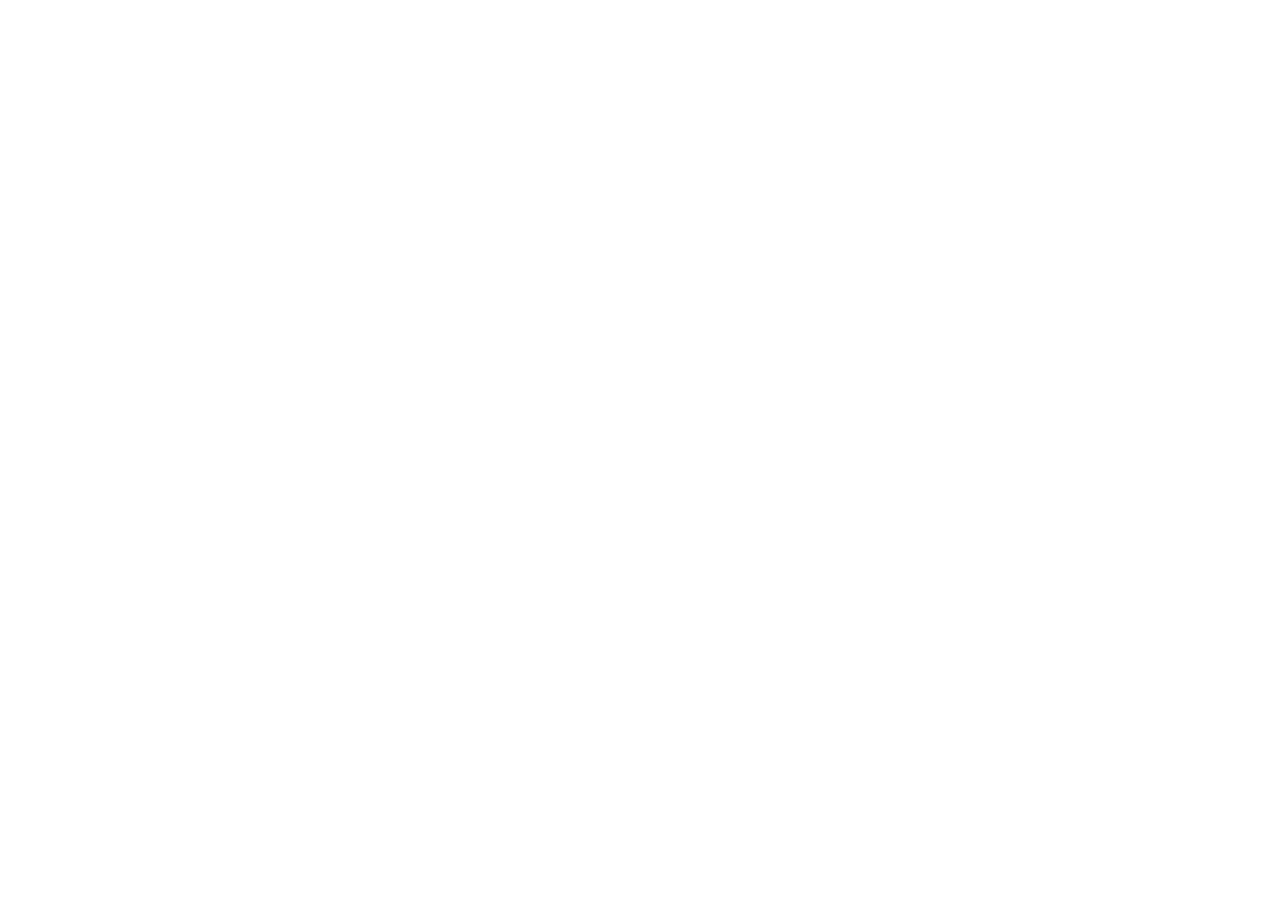
==== Coly-Mada-AfriTalent/about.html @ 450f51b8 "Init :création du depôt,arborescence des fichiers et structure HTMLde base" ====
<!DOCTYPE html>
<html lang="en">
<head>
    <meta charset="UTF-8">
    <meta name="viewport" content="width=device-width, initial-scale=1.0">
    <title>AfriTalent - Accueil</title>

    <!-- Bootstrap 5 via CDN : feuille de style -->
     <link href="https://cdn.jsdelivr.net/npm/bootstrap@5.3.0/dist/css/bootstrap.min.css" rel="stylesheet" >

     <!-- Votre feuille de style personnelle -->
      <link rel="stylesheet" href="css/style.css">
</head>
<body>

    <!-- Le contenu de la page sera ajoute ici -->

    <!-- Bootstrap 5 via CDN : csript JavaScript -->
     <script src="https://cdn.jsdelivr.net/npm/bootstrap@5.3.0/dist/js/bootstrap.bundle.min.js"></script>

     <!-- Votre script JavaScript -->
      <script src="js/main.js"></script>
    
</body>
</html>
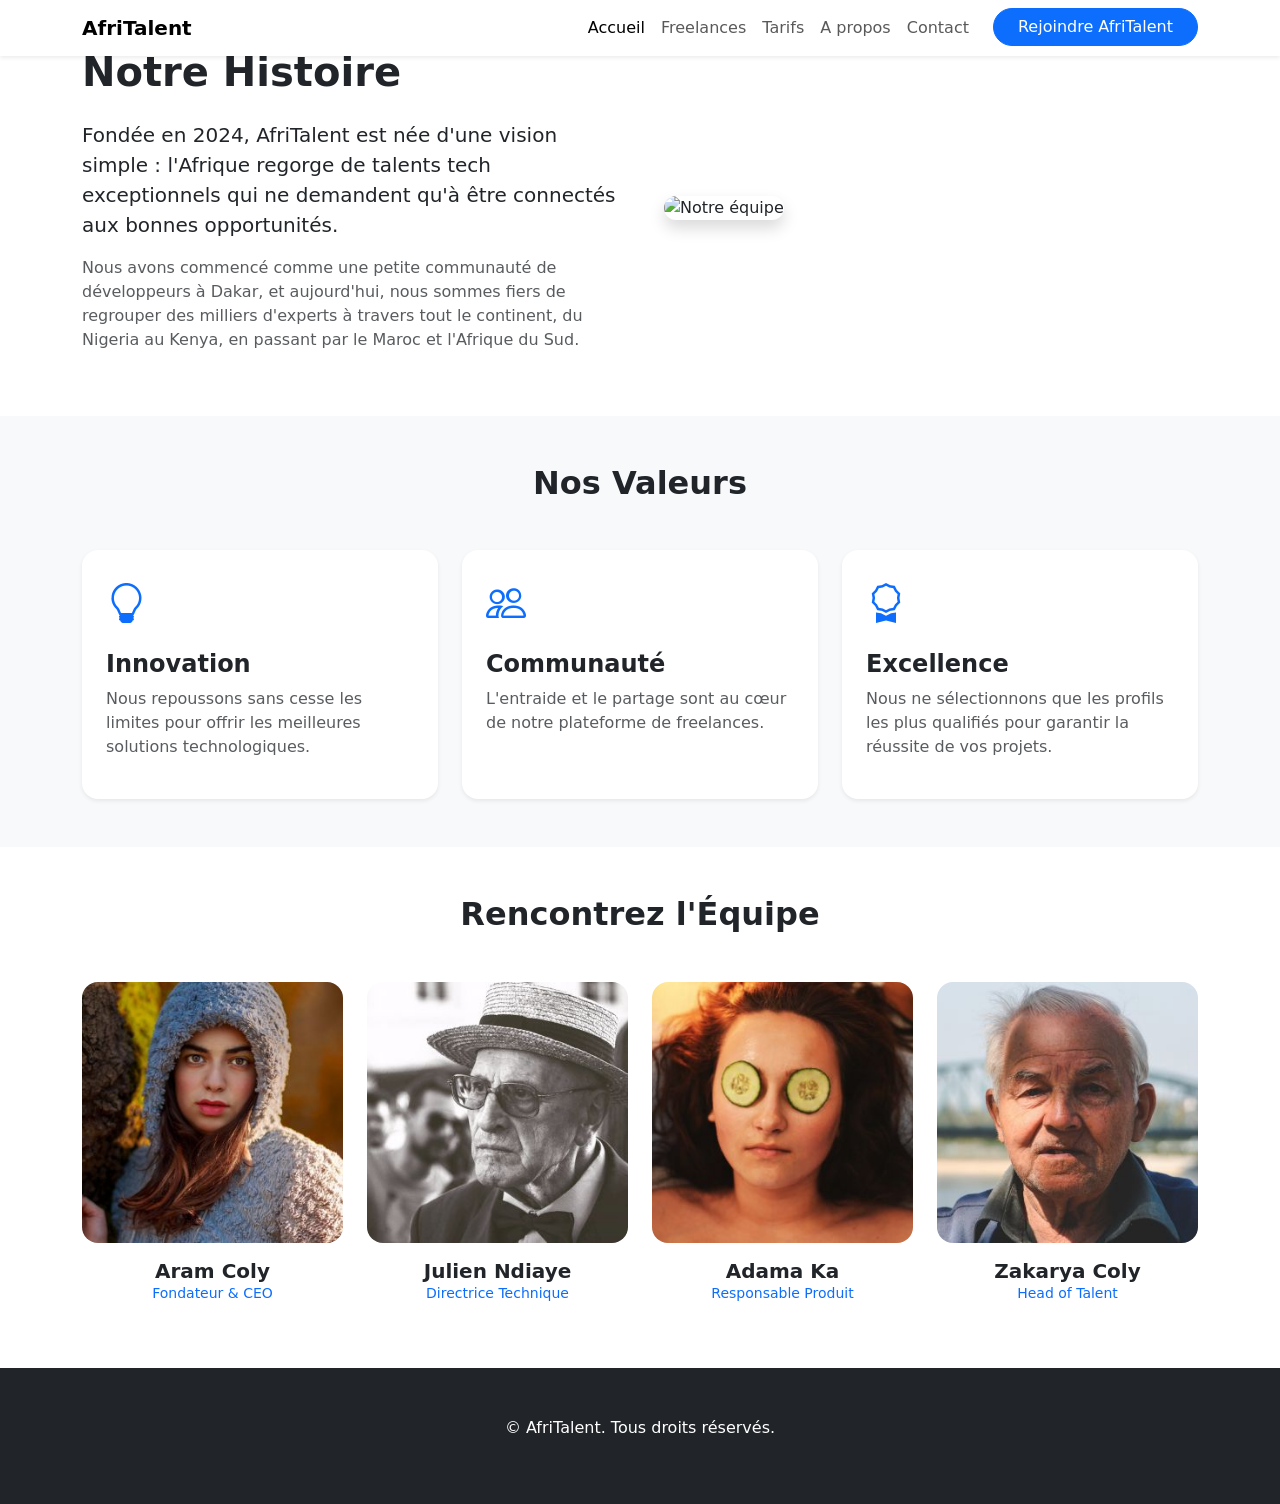
==== commit a9b51668: "structure complète des 5 pages avec sections et contenu texte" ====
--- a/Coly-Mada-AfriTalent/about.html
+++ b/Coly-Mada-AfriTalent/about.html
@@ -3,17 +3,134 @@
 <head>
     <meta charset="UTF-8">
     <meta name="viewport" content="width=device-width, initial-scale=1.0">
-    <title>AfriTalent - Accueil</title>
+    <title>AfriTalent - A propos</title>
 
     <!-- Bootstrap 5 via CDN : feuille de style -->
      <link href="https://cdn.jsdelivr.net/npm/bootstrap@5.3.0/dist/css/bootstrap.min.css" rel="stylesheet" >
-
+    <!-- Bootstrap Icons -->
+     <link rel="stylesheet" href="https://cdn.jsdelivr.net/npm/bootstrap-icons@1.11.0/font/bootstrap-icons.css">
      <!-- Votre feuille de style personnelle -->
       <link rel="stylesheet" href="css/style.css">
 </head>
 <body>
 
     <!-- Le contenu de la page sera ajoute ici -->
+     <nav class="navbar navbar-expand-lg navbar-light bg-white fixed-top shadow-sm">
+        <div class="container">
+            <a class = "navbar-brand fw-bold" href="index.html">AfriTalent</a>
+              <button class="navbar-toggler" type="button"
+                     data-bs-toggle="collapse"
+                     data-bs-target="#navbarNav">
+                <span class="navbar-toggler-icon"></span>     
+
+            </button>
+            
+            <div class="collapse navbar-collapse" id="navbarNav">
+                <ul class="navbar-nav ms-auto">
+                    <li class="nav-items"><a class="nav-link active" href="index.html">Accueil</a></li>
+                    <li class="nav-item"><a class="nav-link" href="freelances.html">Freelances</a></li>
+                    <li class="nav-item"><a class="nav-link" href="tarifs.html">Tarifs</a></li>
+                    <li class="nav-item"><a class="nav-link" href="about.html">A propos</a></li>
+                    <li class="nav-item"><a class="nav-link" href="contact.html">Contact</a></li>
+                    <li class="nav-item ms-lg-3"><a  class="btn btn-primary rounded-pill px-4" href="#">Rejoindre AfriTalent</a></li>
+                </ul>
+               
+            </div>
+        </div>
+        
+     </nav>
+         <main>
+        <!-- Notre Histoire -->
+        <section class="py-5">
+            <div class="container">
+                <div class="row align-items-center g-5">
+                    <div class="col-lg-6">
+                        <h1 class="fw-bold mb-4">Notre Histoire</h1>
+                        <p class="lead">Fondée en 2024, AfriTalent est née d'une vision simple : l'Afrique regorge de talents tech exceptionnels qui ne demandent qu'à être connectés aux bonnes opportunités.</p>
+                        <p class="text-muted">Nous avons commencé comme une petite communauté de développeurs à Dakar, et aujourd'hui, nous sommes fiers de regrouper des milliers d'experts à travers tout le continent, du Nigeria au Kenya, en passant par le Maroc et l'Afrique du Sud.</p>
+                    </div>
+                    <div class="col-lg-6">
+                        <img src="https://images.unsplash.com/photo-1552664730-d307ca884978?auto=format&fit=crop&w=800&q=80" alt="Notre équipe" class="img-fluid rounded-4 shadow">
+                    </div>
+                </div>
+            </div>
+        </section>
+
+        <!-- Nos Valeurs -->
+        <section class="py-5 bg-light">
+            <div class="container">
+                <h2 class="text-center fw-bold mb-5">Nos Valeurs</h2>
+                <div class="row g-4">
+                    <div class="col-md-4">
+                        <div class="card border-0 p-4 h-100 rounded-4 shadow-sm">
+                            <div class="fs-1 text-primary mb-3"><i class="bi bi-lightbulb"></i></div>
+                            <h4 class="fw-bold">Innovation</h4>
+                            <p class="text-muted">Nous repoussons sans cesse les limites pour offrir les meilleures solutions technologiques.</p>
+                        </div>
+                    </div>
+                    <div class="col-md-4">
+                        <div class="card border-0 p-4 h-100 rounded-4 shadow-sm">
+                            <div class="fs-1 text-primary mb-3"><i class="bi bi-people"></i></div>
+                            <h4 class="fw-bold">Communauté</h4>
+                            <p class="text-muted">L'entraide et le partage sont au cœur de notre plateforme de freelances.</p>
+                        </div>
+                    </div>
+                    <div class="col-md-4">
+                        <div class="card border-0 p-4 h-100 rounded-4 shadow-sm">
+                            <div class="fs-1 text-primary mb-3"><i class="bi bi-award"></i></div>
+                            <h4 class="fw-bold">Excellence</h4>
+                            <p class="text-muted">Nous ne sélectionnons que les profils les plus qualifiés pour garantir la réussite de vos projets.</p>
+                        </div>
+                    </div>
+                </div>
+            </div>
+        </section>
+
+        <!-- L'Équipe -->
+        <section class="py-5">
+            <div class="container">
+                <h2 class="text-center fw-bold mb-5">Rencontrez l'Équipe</h2>
+                <div class="row g-4">
+                    <div class="col-md-3">
+                        <div class="card border-0 text-center">
+                            <img src="images/Equipier1.jpg" class="card-img-top rounded-4 mb-3" alt="Team">
+                            <h5 class="fw-bold mb-0">Aram Coly</h5>
+                            <p class="text-primary small">Fondateur & CEO</p>
+                        </div>
+                    </div>
+                    <div class="col-md-3">
+                        <div class="card border-0 text-center">
+                            <img src="images/Equipier2.jpg" class="card-img-top rounded-4 mb-3" alt="Team">
+                            <h5 class="fw-bold mb-0">Julien Ndiaye</h5>
+                            <p class="text-primary small">Directrice Technique</p>
+                        </div>
+                    </div>
+                    <div class="col-md-3">
+                        <div class="card border-0 text-center">
+                            <img src="images/Equipier3.jpg" class="card-img-top rounded-4 mb-3" alt="Team">
+                            <h5 class="fw-bold mb-0">Adama Ka</h5>
+                            <p class="text-primary small">Responsable Produit</p>
+                        </div>
+                    </div>
+                    <div class="col-md-3">
+                        <div class="card border-0 text-center">
+                            <img src="images/Equipier4.jpg" class="card-img-top rounded-4 mb-3" alt="Team">
+                            <h5 class="fw-bold mb-0">Zakarya Coly</h5>
+                            <p class="text-primary small">Head of Talent</p>
+                        </div>
+                    </div>
+                </div>
+            </div>
+        </section>
+    </main>
+
+    <!-- Footer -->
+    <footer class="bg-dark text-white py-5">
+        <div class="container text-center">
+            <p>&copy; <span id="current-year"></span> AfriTalent. Tous droits réservés.</p>
+        </div>
+    </footer>
+
 
     <!-- Bootstrap 5 via CDN : csript JavaScript -->
      <script src="https://cdn.jsdelivr.net/npm/bootstrap@5.3.0/dist/js/bootstrap.bundle.min.js"></script>
--- a/Coly-Mada-AfriTalent/css/style.css
+++ b/Coly-Mada-AfriTalent/css/style.css
@@ -0,0 +1,35 @@
+/* .fixed-top{
+    transition: background-color 0.4s ease;
+}
+
+.fixed-top.scrolled { */
+    /* background-color: rgba(254, 254, 254, 0.63); /*pour fond semi-trasparant*/
+    /* box-shadow: 0 4px 8px rgba(70, 68, 68, 0.479);
+}  */ */
+
+/* .how-it-works{
+    padding: 80px 0;
+    background: #f9fafb;
+}
+.section-title{
+    text-align: center;
+    font-size: 2rem;
+    margin-bottom: 50px;
+    font-weight: bold;
+}
+/* POUR LES GRIDS */
+/* .bento-grid{
+    display: grid;
+    grid-template-columns: repeat(3, fr);
+    grid-auto-rows: 180px;
+    gap: 20px;
+} */
+/* POUR LES CARTES */
+/* .card{
+    background: #fff;
+    padding: 20px;
+    border-radius: 15px;
+    box-shadow: 0 10px 25px rgba(0, 0, 0, 0.5);
+    position: relative;
+    transition: transform 0.3s ease, box-shadow 0.3s ease;
+} */ 
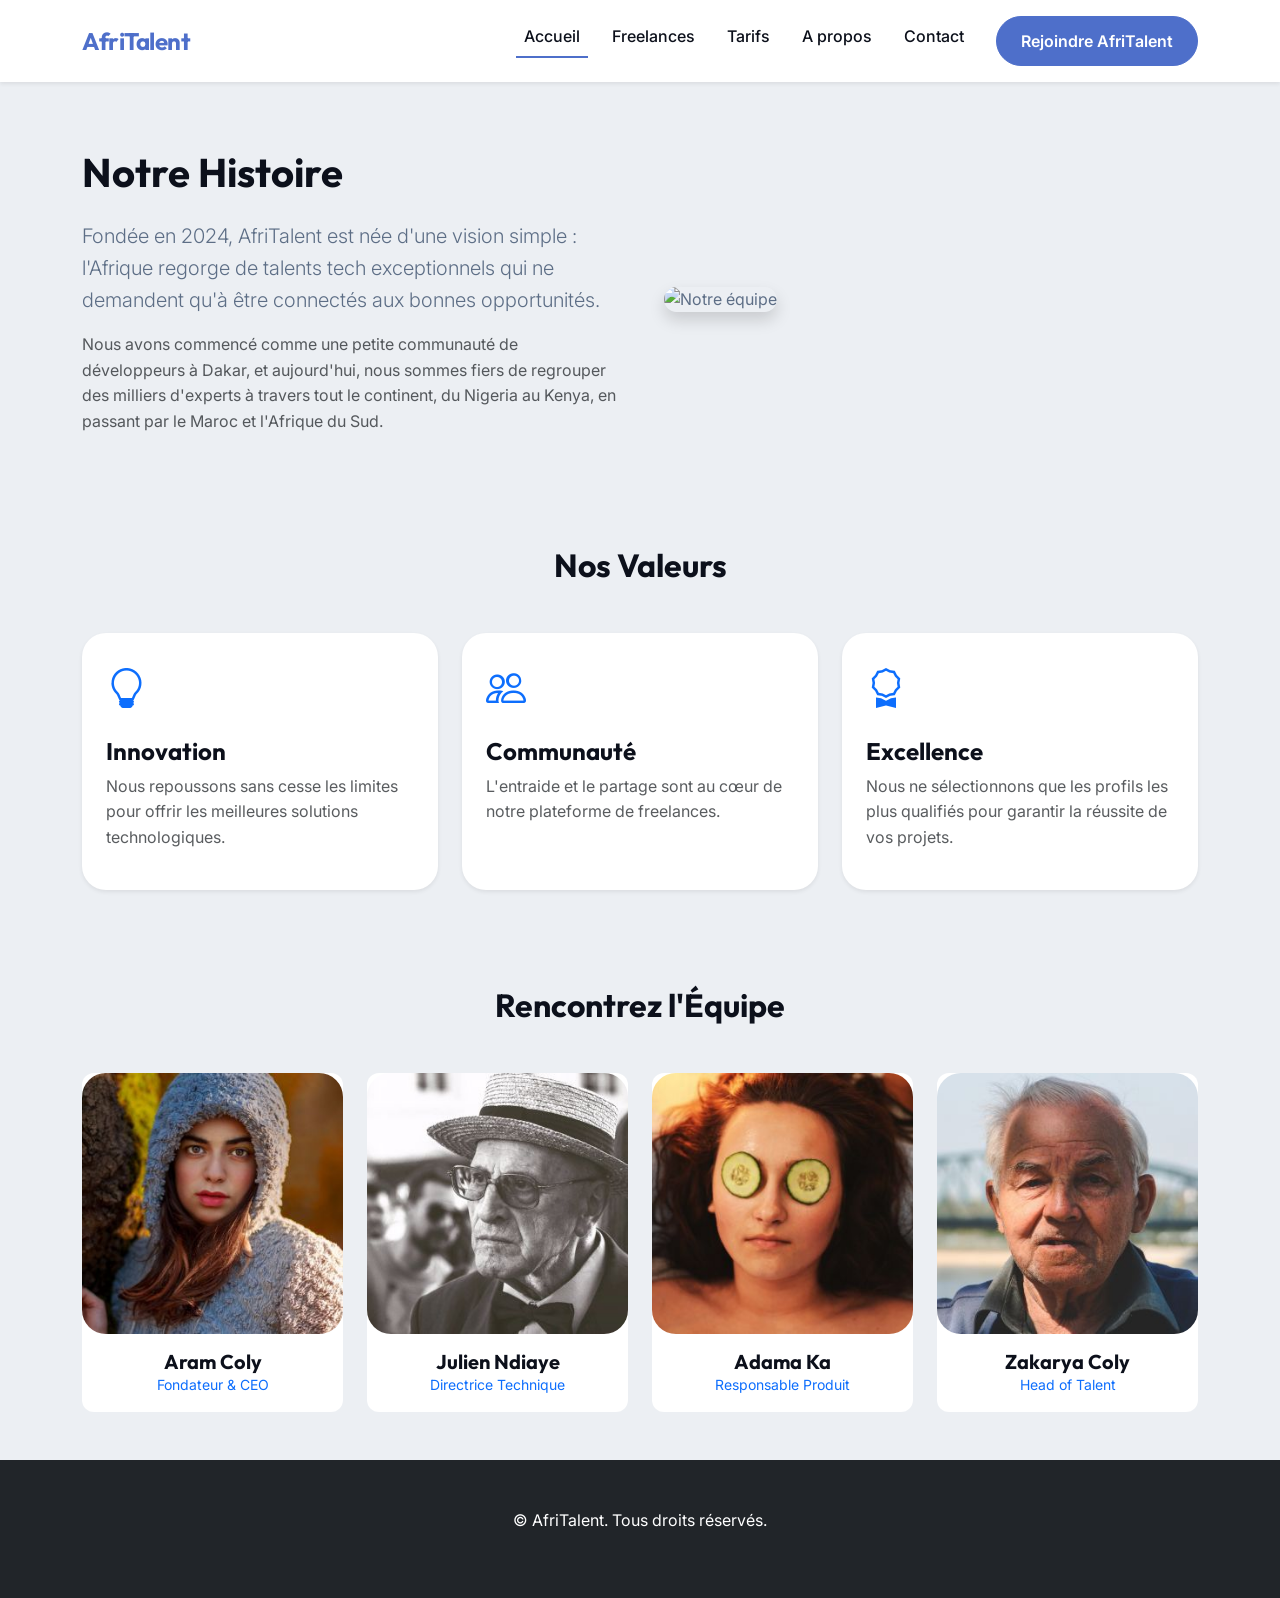
==== commit 63b7841f: "CSS : variablestypographie, layout générl et style de base" ====
--- a/Coly-Mada-AfriTalent/about.html
+++ b/Coly-Mada-AfriTalent/about.html
@@ -9,6 +9,7 @@
      <link href="https://cdn.jsdelivr.net/npm/bootstrap@5.3.0/dist/css/bootstrap.min.css" rel="stylesheet" >
     <!-- Bootstrap Icons -->
      <link rel="stylesheet" href="https://cdn.jsdelivr.net/npm/bootstrap-icons@1.11.0/font/bootstrap-icons.css">
+     <link href="https://fonts.googleapis.com/css2?family=Inter:wght@400;700&family=Outfit:wght@500;800&display=swap" rel="stylesheet">
      <!-- Votre feuille de style personnelle -->
       <link rel="stylesheet" href="css/style.css">
 </head>
--- a/Coly-Mada-AfriTalent/css/style.css
+++ b/Coly-Mada-AfriTalent/css/style.css
@@ -1,35 +1,137 @@
-/* .fixed-top{
-    transition: background-color 0.4s ease;
+/* VARIABLES CSS  */
+:root {
+    /* Couleurs */
+    --primary-color: #4e6fca;       
+    --primary-hover: #142c5e;
+    --secondary-color: #0c101b;     
+    --accent-color: #f59e0b;        
+    --text-main: #5d6e86;           
+    --text-muted: #1c4b8d;
+    --bg-light: #eceff3;
+    --white: #ffffff;
+    
+    /* Typographie */
+    --font-main: 'Inter', sans-serif;
+    --font-heading: 'Outfit', sans-serif; 
+    
+    /* Espacements et Bordures */
+    --section-padding: 5rem 0;
+    --border-radius-lg: 1.5rem;
+    --border-radius-md: 0.75rem;
+    --transition-smooth: all 0.3s ease;
+    --shadow-sm: 0 4px 6px -1px rgba(0, 0, 0, 0.1);
+    --shadow-md: 0 10px 15px -3px rgba(0, 0, 0, 0.1);
 }
 
-.fixed-top.scrolled { */
-    /* background-color: rgba(254, 254, 254, 0.63); /*pour fond semi-trasparant*/
-    /* box-shadow: 0 4px 8px rgba(70, 68, 68, 0.479);
-}  */ */
+/* RESET ET STYLES DE BASE */
+* {
+    margin: 0;
+    padding: 0;
+    box-sizing: border-box;
+}
 
-/* .how-it-works{
-    padding: 80px 0;
-    background: #f9fafb;
+body {
+    font-family: var(--font-main);
+    color: var(--text-main);
+    background-color: var(--bg-light);
+    line-height: 1.6;
+    overflow-x: hidden;
 }
-.section-title{
-    text-align: center;
-    font-size: 2rem;
-    margin-bottom: 50px;
-    font-weight: bold;
+
+h1, h2, h3, h4, h5, h6 {
+    font-family: var(--font-heading);
+    color: var(--secondary-color);
+    font-weight: 800;
 }
-/* POUR LES GRIDS */
-/* .bento-grid{
-    display: grid;
-    grid-template-columns: repeat(3, fr);
-    grid-auto-rows: 180px;
-    gap: 20px;
-} */
-/* POUR LES CARTES */
-/* .card{
-    background: #fff;
-    padding: 20px;
-    border-radius: 15px;
-    box-shadow: 0 10px 25px rgba(0, 0, 0, 0.5);
+
+a {
+    transition: var(--transition-smooth);
+    text-decoration: none;
+}
+
+/* NAVBAR STYLISÉE */
+.navbar {
+    transition: var(--transition-smooth);
+    padding: 1rem 0;
+}
+
+.navbar-brand {
+    font-family: var(--font-heading);
+    font-weight: 800;
+    font-size: 1.5rem;
+    color: var(--primary-color) !important;
+    letter-spacing: -0.5px;
+}
+
+.nav-link {
+    font-weight: 500;
+    color: var(--secondary-color) !important;
+    margin: 0 0.5rem;
     position: relative;
-    transition: transform 0.3s ease, box-shadow 0.3s ease;
-} */ +}
+
+.nav-link:after {
+    content: '';
+    position: absolute;
+    width: 0;
+    height: 2px;
+    bottom: 0;
+    left: 0;
+    background-color: var(--primary-color);
+    transition: var(--transition-smooth);
+}
+
+.nav-link:hover:after,
+.nav-link.active:after {
+    width: 100%;
+}
+
+.btn-primary {
+    background-color: var(--primary-color);
+    border-color: var(--primary-color);
+    font-weight: 600;
+    padding: 0.75rem 1.5rem;
+    border-radius: var(--border-radius-md);
+}
+
+.btn-primary:hover {
+    background-color: var(--primary-hover);
+    transform: translateY(-2px);
+    box-shadow: var(--shadow-md);
+}
+
+/* LAYOUT GÉNÉRAL */
+section {
+    padding: var(--section-padding);
+}
+main {
+    padding-top: 100px;
+}
+
+.card {
+    border-radius: var(--border-radius-md);
+    transition: var(--transition-smooth);
+}
+
+.card:hover {
+    transform: translateY(-5px);
+    box-shadow: var(--shadow-md) !important;
+}
+.contact-form {
+    background: var(--white);
+    padding: 2rem;
+    border-radius: var(--border-radius-lg);
+    box-shadow: var(--shadow-sm);
+}
+
+/* UTILITAIRES */
+.rounded-4 {
+    border-radius: var(--border-radius-lg) !important;
+}
+
+.bg-light {
+    background-color: var(--bg-light) !important;
+}
+
+
+
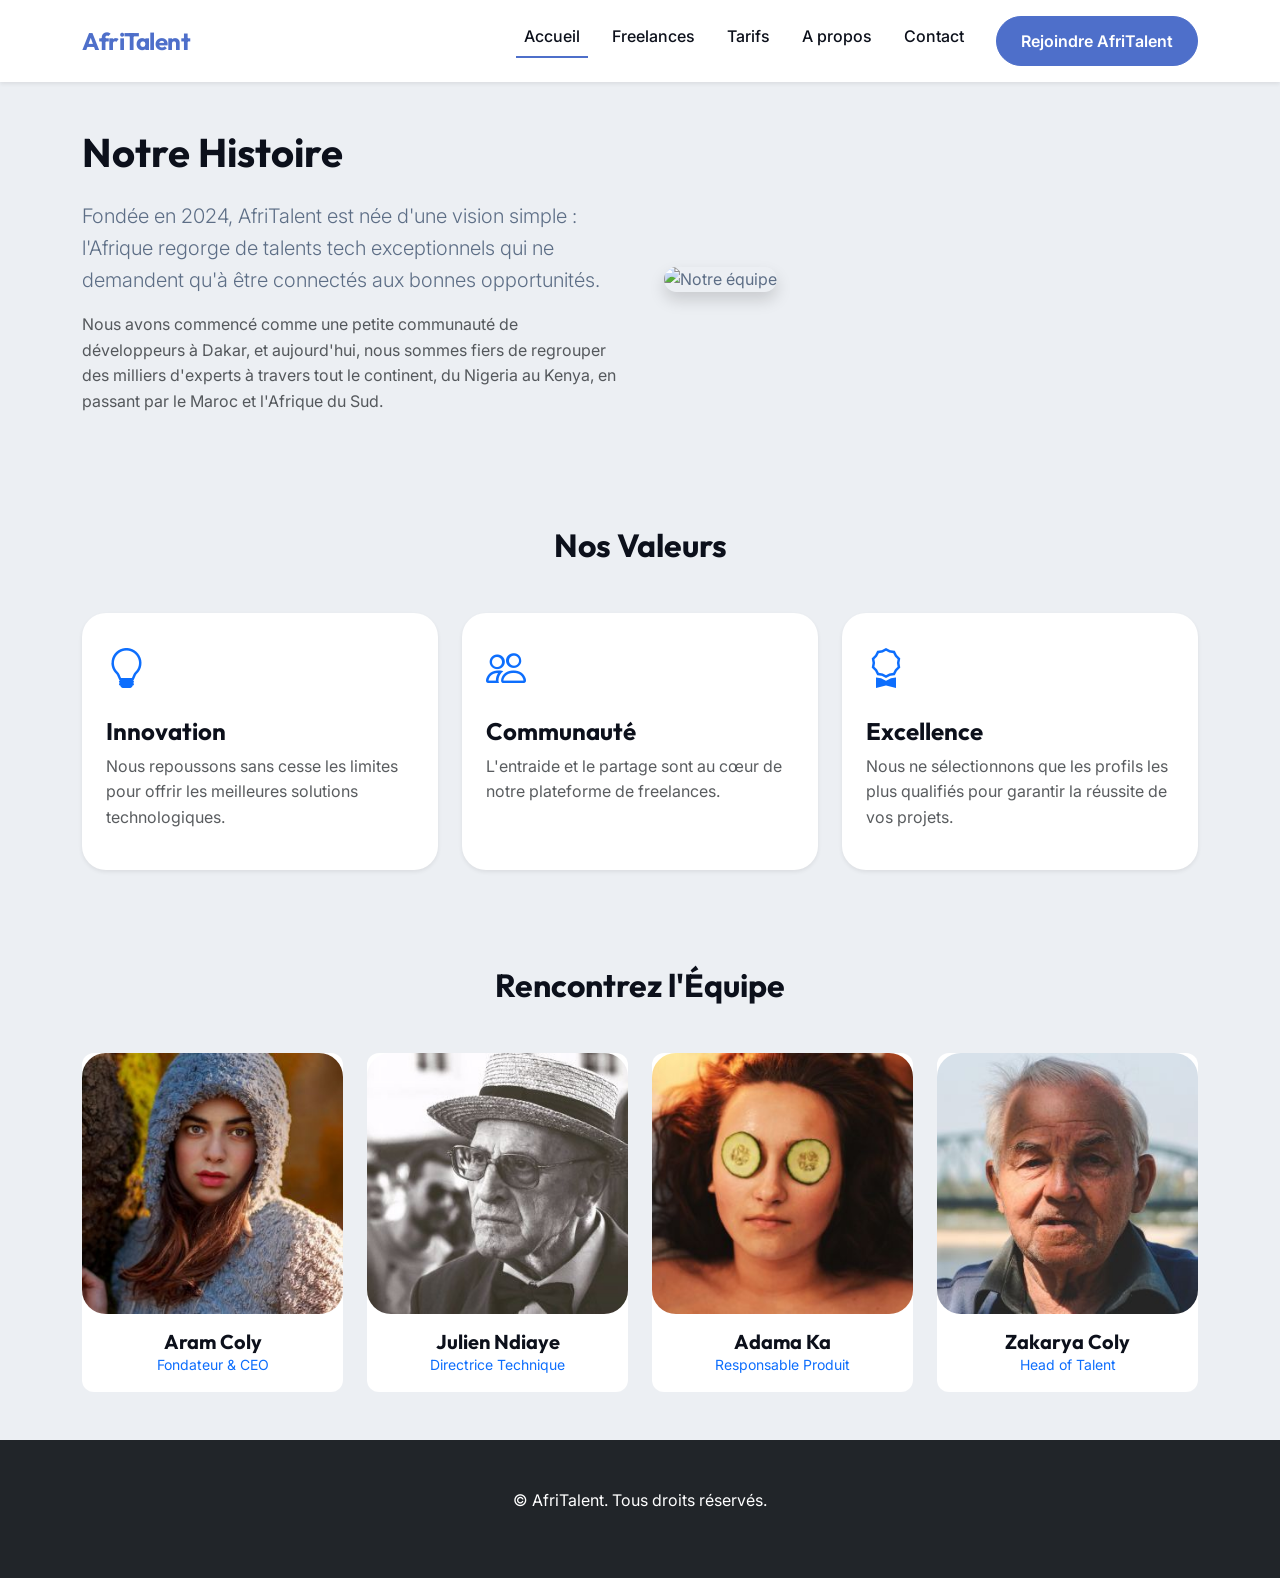
==== commit 7bb654f6: "JS: dark mode avec localStorage, navbar dynamique au scroll" ====
--- a/Coly-Mada-AfriTalent/about.html
+++ b/Coly-Mada-AfriTalent/about.html
@@ -132,6 +132,8 @@
         </div>
     </footer>
 
+    <button id="back-to-top" class="btn btn-primary d-none"><i class="bi bi-arrow-up"></i></button>
+
 
     <!-- Bootstrap 5 via CDN : csript JavaScript -->
      <script src="https://cdn.jsdelivr.net/npm/bootstrap@5.3.0/dist/js/bootstrap.bundle.min.js"></script>
--- a/Coly-Mada-AfriTalent/css/style.css
+++ b/Coly-Mada-AfriTalent/css/style.css
@@ -1,3 +1,4 @@
+/* COMMIT 3 */
 /* VARIABLES CSS  */
 :root {
     /* Couleurs */
@@ -105,7 +106,7 @@
     padding: var(--section-padding);
 }
 main {
-    padding-top: 100px;
+    padding-top: 80px;
 }
 
 .card {
@@ -135,3 +136,204 @@
 
 
 
+/* COMMIT 4 */
+/* SECTION HERO */
+#hero {
+    min-height: 100vh;
+
+    background-image:linear-gradient(to bottom,rgba(0, 0, 0, 0.5),rgba(0, 0, 0, 0.5)), url('../images/CollaborationTech.jpg');
+    height:100vh;
+    padding: 50px 100px ;
+    color: white;
+    padding: 5em;
+    background-size: cover;
+    
+    
+    
+}
+#hero a {
+    justify-content: space-between;
+    justify-content: space-evenly;
+    padding-left: 5rem;
+    justify-content: space-evenly;
+}
+
+.hero h1 {
+    line-height: 1.1;
+    letter-spacing: -2px;
+    font-size: 4rem;
+    font-weight: 800;
+    color: white;
+    
+
+}
+#hero h3 {
+    justify-content: space-between;
+    justify-content: space-evenly;
+    padding-left: 4rem;
+    justify-content: space-around;
+    justify-content: center;
+    
+    
+}
+#hero p {
+    justify-content: space-evenly;
+    padding-left: 4rem;
+
+}
+#hero .btn {
+    padding: 0.9rem 2rem;
+    font-weight: 600;
+    border-radius: 50px;
+}
+#hero .row {
+    justify-content: center;
+    text-align: center;
+}
+
+/* .hero img {
+    transition: var(--transition-smooth);
+    
+}
+
+.hero img:hover {
+    transform: scale(1.02) rotate(1deg);
+} */
+
+/* BENTO GRID (Comment ça marche) */
+
+@media (min-width: 992px) {
+    .bento-grid {
+        display: grid;
+        grid-template-columns: repeat(3, 1fr);
+        grid-template-rows: repeat(2, auto);
+        gap: 1.5rem;
+    }
+}
+
+.card-bento {
+    border: 1px solid rgba(0,0,0,0.05);
+    background: var(--white);
+}
+
+/* CATÉGORIES & EFFETS HOVER */
+.category-card {
+    cursor: pointer;
+    border: 1px solid transparent !important;
+}
+
+.category-card:hover {
+    border-color: var(--primary-color) !important;
+    background-color: var(--white);
+}
+
+.category-card i {
+    transition: var(--transition-smooth);
+}
+
+.category-card:hover i {
+    transform: scale(1.2) rotate(-10deg);
+    color: var(--accent-color) !important;
+}
+
+/* 10. TÉMOIGNAGES Carousel*/
+#testimonialCarousel {
+    padding: 2rem 0;
+}
+
+.carousel-item img {
+    border: 4px solid var(--white);
+    box-shadow: var(--shadow-sm);
+}
+#back-to-top {
+    position: fixed;
+    bottom: 20px;
+    right: 10px;
+    z-index: 999;
+    width: 50px;
+    height: 50px;
+    border-radius: 50%;
+}
+/* RESPONSIVE DESIGN */
+
+/* Tablettes*/
+@media (max-width: 991px) {
+    :root {
+        --section-padding: 3.5rem 0;
+    }
+
+    .hero h1 {
+        font-size: 2.5rem;
+    }
+
+    .navbar-collapse {
+        background: var(--white);
+        padding: 1rem;
+        border-radius: var(--border-radius-md);
+        margin-top: 1rem;
+        box-shadow: var(--shadow-md);
+    }
+}
+
+/* Mobiles */
+@media (max-width: 767px) {
+    .hero {
+        text-align: center;
+        padding-top: 2rem;
+    }
+
+    .hero .d-flex {
+        flex-direction: column;
+        gap: 1rem;
+    }
+
+    .hero .btn {
+        width: 100%;
+    }
+
+    .hero .mt-5 {
+        justify-content: center;
+        flex-wrap: wrap;
+    }
+
+    .display-3 {
+        font-size: 2.2rem;
+    }
+
+    section h2 {
+        font-size: 1.75rem;
+    }
+
+    .card-bento {
+        margin-bottom: 1rem;
+    }
+}
+
+/* Très petits écrans */
+@media (max-width: 375px) {
+    .container {
+        padding-left: 15px;
+        padding-right: 15px;
+    }
+
+    .hero h1 {
+        font-size: 1.8rem;
+    }
+}
+
+/* Optimisation des images responsives */
+img {
+    max-width: 100%;
+    height: auto;
+}
+.navbar {
+    transition: all 0.3s ease;
+}
+.navbar.scrolled {
+    background-color: #7c7777 !important;
+    padding-top: 5px;
+    padding-bottom: 5px;
+    box-shadow: 0 2px 10px rgba(110, 104, 104, 0.2);
+}
+
+
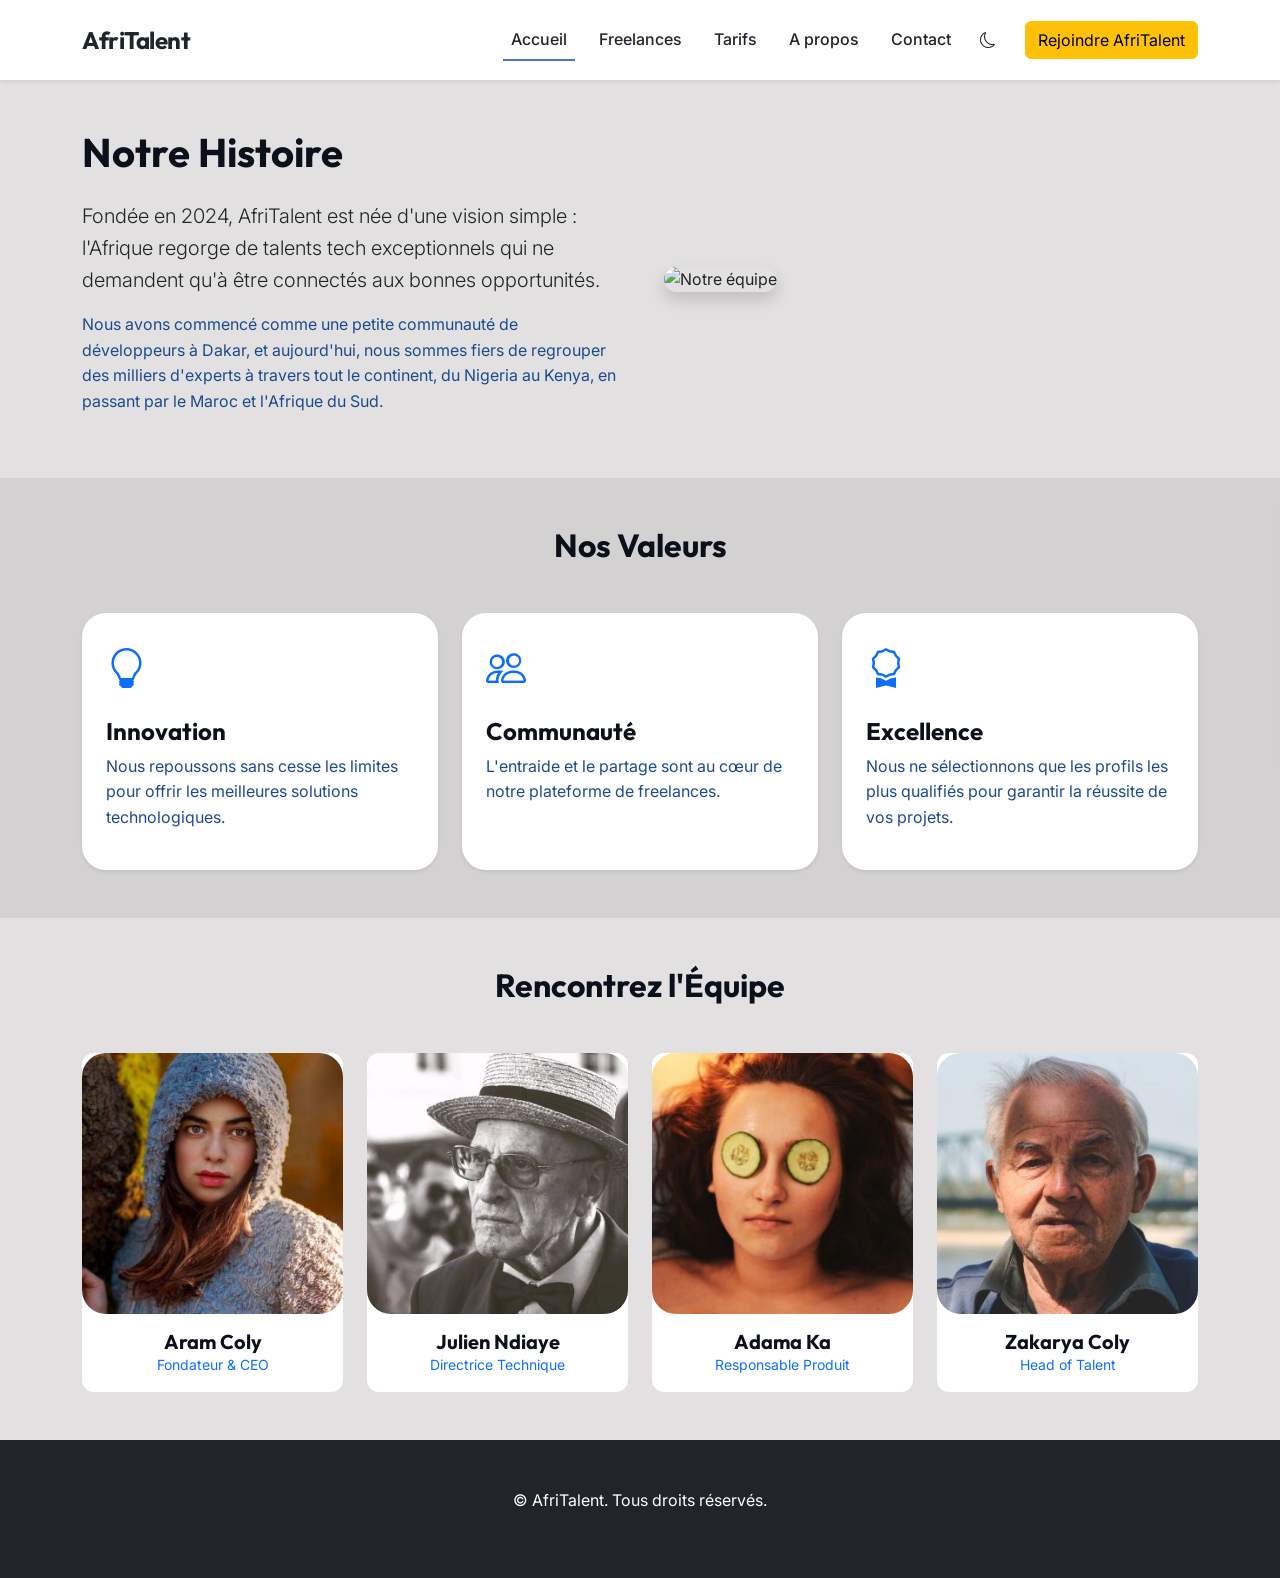
==== commit 286e12f6: "JS: compteurs animés au scroll et animations fade-in des sections" ====
--- a/Coly-Mada-AfriTalent/about.html
+++ b/Coly-Mada-AfriTalent/about.html
@@ -33,8 +33,12 @@
                     <li class="nav-item"><a class="nav-link" href="tarifs.html">Tarifs</a></li>
                     <li class="nav-item"><a class="nav-link" href="about.html">A propos</a></li>
                     <li class="nav-item"><a class="nav-link" href="contact.html">Contact</a></li>
-                    <li class="nav-item ms-lg-3"><a  class="btn btn-primary rounded-pill px-4" href="#">Rejoindre AfriTalent</a></li>
+                   
                 </ul>
+                 <button id="theme-toggle" class="btn rounded-circle"><i class="bi bi-moon"></i>
+                    
+                </button>
+                <a href="#" class="btn btn-warning ms-3">Rejoindre AfriTalent</a>
                
             </div>
         </div>
@@ -42,7 +46,7 @@
      </nav>
          <main>
         <!-- Notre Histoire -->
-        <section class="py-5">
+        <section class="py-5 reveal">
             <div class="container">
                 <div class="row align-items-center g-5">
                     <div class="col-lg-6">
@@ -58,7 +62,7 @@
         </section>
 
         <!-- Nos Valeurs -->
-        <section class="py-5 bg-light">
+        <section class="py-5 bg-light reveal">
             <div class="container">
                 <h2 class="text-center fw-bold mb-5">Nos Valeurs</h2>
                 <div class="row g-4">
@@ -88,7 +92,7 @@
         </section>
 
         <!-- L'Équipe -->
-        <section class="py-5">
+        <section class="py-5 reveal">
             <div class="container">
                 <h2 class="text-center fw-bold mb-5">Rencontrez l'Équipe</h2>
                 <div class="row g-4">
--- a/Coly-Mada-AfriTalent/css/style.css
+++ b/Coly-Mada-AfriTalent/css/style.css
@@ -1,15 +1,44 @@
-/* COMMIT 3 */
+
 /* VARIABLES CSS  */
+
+:root {
+
+    --bg-light: #ffffff;
+
+    --bg-card: #ffffff;
+
+    --text-main: #212529;
+
+    --text-muted: #6c757d;
+
+    --primary-color: #4e6fca;
+
+    --primary-hover: #142c5e;
+
+    --secondary-color: #0c101b;
+
+    --accent-color: #f59e0b;
+
+    --font-main: 'Inter', sans-serif;
+
+    --font-heading: 'Outfit', sans-serif;
+    --white: #ffffff;
+
+}
+
+
 :root {
     /* Couleurs */
     --primary-color: #4e6fca;       
     --primary-hover: #142c5e;
-    --secondary-color: #0c101b;     
-    --accent-color: #f59e0b;        
-    --text-main: #5d6e86;           
+    --secondary-color: #0c101b; 
+    --bg-light:rgba(194, 191, 191, 0.473);
+    --text-main: #212529;    
+    --accent-color: #f59e0b;                   
     --text-muted: #1c4b8d;
-    --bg-light: #eceff3;
-    --white: #ffffff;
+    
+
+
     
     /* Typographie */
     --font-main: 'Inter', sans-serif;
@@ -20,8 +49,13 @@
     --border-radius-lg: 1.5rem;
     --border-radius-md: 0.75rem;
     --transition-smooth: all 0.3s ease;
-    --shadow-sm: 0 4px 6px -1px rgba(0, 0, 0, 0.1);
-    --shadow-md: 0 10px 15px -3px rgba(0, 0, 0, 0.1);
+    --shadow-sm: 0 4px 6px -1px rgba(0, 0, 0, 0.329);
+    --shadow-md: 0 10px 15px -3px rgba(0, 0, 0, 0.329);
+
+}
+body.dark-mode {
+    background-color: var(--bg-light);
+    color: var(--text-main);
 }
 
 /* RESET ET STYLES DE BASE */
@@ -38,6 +72,12 @@
     line-height: 1.6;
     overflow-x: hidden;
 }
+.bg-light{
+    background-color: var(--bg-light) !important;
+}
+.text-muted {
+    color: var(--text-muted)  !important;
+}
 
 h1, h2, h3, h4, h5, h6 {
     font-family: var(--font-heading);
@@ -54,19 +94,20 @@
 .navbar {
     transition: var(--transition-smooth);
     padding: 1rem 0;
+    background-color: var(--bg-card) !important;
 }
 
 .navbar-brand {
     font-family: var(--font-heading);
     font-weight: 800;
     font-size: 1.5rem;
-    color: var(--primary-color) !important;
+    color: var(--text-main) !important;
     letter-spacing: -0.5px;
 }
 
 .nav-link {
     font-weight: 500;
-    color: var(--secondary-color) !important;
+    color: var(--text-main) !important;
     margin: 0 0.5rem;
     position: relative;
 }
@@ -101,6 +142,8 @@
     box-shadow: var(--shadow-md);
 }
 
+    
+
 /* LAYOUT GÉNÉRAL */
 section {
     padding: var(--section-padding);
@@ -112,6 +155,8 @@
 .card {
     border-radius: var(--border-radius-md);
     transition: var(--transition-smooth);
+    background-color: var(--bg-card);
+    color: var(--text-main);
 }
 
 .card:hover {
@@ -119,7 +164,7 @@
     box-shadow: var(--shadow-md) !important;
 }
 .contact-form {
-    background: var(--white);
+    background: var(--bg-card);
     padding: 2rem;
     border-radius: var(--border-radius-lg);
     box-shadow: var(--shadow-sm);
@@ -136,7 +181,7 @@
 
 
 
-/* COMMIT 4 */
+
 /* SECTION HERO */
 #hero {
     min-height: 100vh;
@@ -191,14 +236,7 @@
     text-align: center;
 }
 
-/* .hero img {
-    transition: var(--transition-smooth);
-    
-}
-
-.hero img:hover {
-    transform: scale(1.02) rotate(1deg);
-} */
+
 
 /* BENTO GRID (Comment ça marche) */
 
@@ -213,18 +251,19 @@
 
 .card-bento {
     border: 1px solid rgba(0,0,0,0.05);
-    background: var(--white);
+    background: var(--bg-card);
 }
 
 /* CATÉGORIES & EFFETS HOVER */
 .category-card {
     cursor: pointer;
     border: 1px solid transparent !important;
+    box-shadow: #767f88b4;
 }
 
 .category-card:hover {
     border-color: var(--primary-color) !important;
-    background-color: var(--white);
+    background-color: var(--bg-card);
 }
 
 .category-card i {
@@ -236,24 +275,26 @@
     color: var(--accent-color) !important;
 }
 
-/* 10. TÉMOIGNAGES Carousel*/
+/*  TÉMOIGNAGES Carousel*/
 #testimonialCarousel {
-    padding: 2rem 0;
+    padding: 1rem 0;
 }
 
 .carousel-item img {
     border: 4px solid var(--white);
     box-shadow: var(--shadow-sm);
+    
 }
 #back-to-top {
     position: fixed;
-    bottom: 20px;
+    bottom: 10px;
     right: 10px;
     z-index: 999;
     width: 50px;
     height: 50px;
     border-radius: 50%;
 }
+
 /* RESPONSIVE DESIGN */
 
 /* Tablettes*/
@@ -267,13 +308,53 @@
     }
 
     .navbar-collapse {
-        background: var(--white);
+        background: var(--bg-card);
         padding: 1rem;
         border-radius: var(--border-radius-md);
         margin-top: 1rem;
         box-shadow: var(--shadow-md);
     }
 }
+body.dark-mode {
+    background-color: #4e464634;
+    color: rgb(15, 15, 15);
+}
+
+body.dark-mode .navbar {
+    background-color: #1e1e1e !important;
+}
+
+body.dark-mode .card {
+    background-color: #1d1d1d;
+    color: white;
+}
+
+body.dark-mode h1,
+body.dark-mode h3,
+body.dark-mode h4,
+body.dark-mode h6,
+body.dark-mode a {
+    color: white !important;
+}
+body.dark-mode .fw-bold{
+    color: #b10786
+}
+body.fw-bold.dark-mode h2,
+body.lead.dark-mode p {
+    color: white !important
+}
+body.dark-mode .btn-light {
+    background-color: white;
+    color: #121212 !important;
+    border-color: white;
+}
+body.dark-mode .cta-section{
+    background-color: #680750 !important;
+}
+body.dark-mode .carousel-item {
+    background-color: #f7efef;
+}
+
 
 /* Mobiles */
 @media (max-width: 767px) {
@@ -330,10 +411,21 @@
     transition: all 0.3s ease;
 }
 .navbar.scrolled {
-    background-color: #7c7777 !important;
+    background-color: #93f5f8 !important;
     padding-top: 5px;
     padding-bottom: 5px;
     box-shadow: 0 2px 10px rgba(110, 104, 104, 0.2);
 }
 
 
+.reveal {
+    opacity: 0;
+    transform: translateY(30px);
+    transition: opacity 1s ease, transform 1s ease;
+
+}
+.reveal.active {
+    opacity: 1;
+    transform: translateY(0);
+}
+
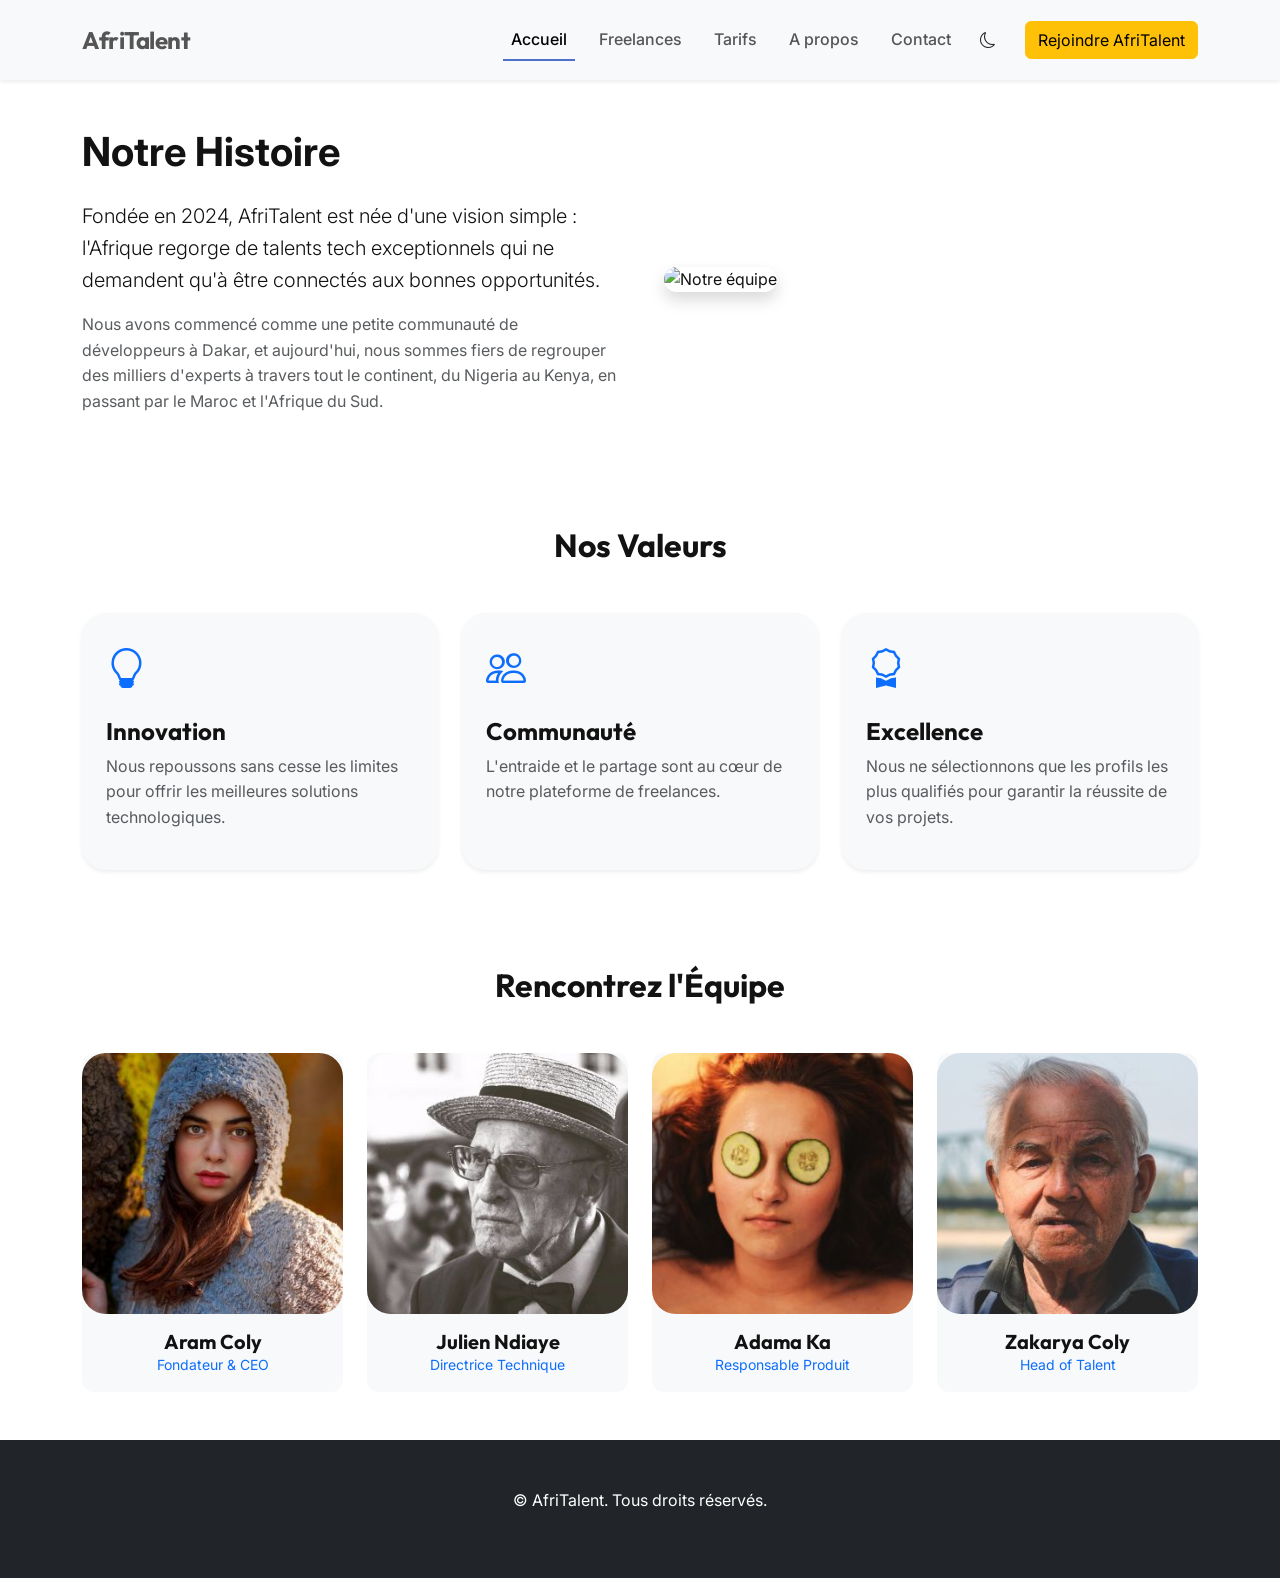
==== commit 4cf8911b: "JS:Filtrage dynamique desfreelances et validation du formulaire de contact" ====
--- a/Coly-Mada-AfriTalent/about.html
+++ b/Coly-Mada-AfriTalent/about.html
@@ -146,4 +146,4 @@
       <script src="js/main.js"></script>
     
 </body>
-</html>+</html>
--- a/Coly-Mada-AfriTalent/css/style.css
+++ b/Coly-Mada-AfriTalent/css/style.css
@@ -1,42 +1,21 @@
 
 /* VARIABLES CSS  */
-
-:root {
-
-    --bg-light: #ffffff;
-
-    --bg-card: #ffffff;
-
-    --text-main: #212529;
-
-    --text-muted: #6c757d;
-
-    --primary-color: #4e6fca;
-
-    --primary-hover: #142c5e;
-
-    --secondary-color: #0c101b;
-
-    --accent-color: #f59e0b;
-
-    --font-main: 'Inter', sans-serif;
-
-    --font-heading: 'Outfit', sans-serif;
-    --white: #ffffff;
-
-}
 
 
 :root {
     /* Couleurs */
     --primary-color: #4e6fca;       
     --primary-hover: #142c5e;
-    --secondary-color: #0c101b; 
-    --bg-light:rgba(194, 191, 191, 0.473);
-    --text-main: #212529;    
+    --secondary-color: #a0177e; 
+    --bg-light:rgb(255, 255, 255);
+    --text-main: #ffffff;    
     --accent-color: #f59e0b;                   
-    --text-muted: #1c4b8d;
-    
+    --text-muted: #555;
+    --contact-bg: #a2c1fa;
+    --bg-color:#ffffff;
+    --text-color: #131212;
+    --bg-card: #f8f9fa;
+
 
 
     
@@ -53,10 +32,7 @@
     --shadow-md: 0 10px 15px -3px rgba(0, 0, 0, 0.329);
 
 }
-body.dark-mode {
-    background-color: var(--bg-light);
-    color: var(--text-main);
-}
+
 
 /* RESET ET STYLES DE BASE */
 * {
@@ -67,21 +43,22 @@
 
 body {
     font-family: var(--font-main);
-    color: var(--text-main);
-    background-color: var(--bg-light);
+    color: var(--text-color);
+    background-color: var(--bg-color);
     line-height: 1.6;
     overflow-x: hidden;
 }
 .bg-light{
+    
     background-color: var(--bg-light) !important;
 }
 .text-muted {
-    color: var(--text-muted)  !important;
-}
-
-h1, h2, h3, h4, h5, h6 {
+    color: var(--text-muted);
+}
+
+h2, h3, h4, h5, h6 {
     font-family: var(--font-heading);
-    color: var(--secondary-color);
+    color: var(--text-color);
     font-weight: 800;
 }
 
@@ -101,13 +78,13 @@
     font-family: var(--font-heading);
     font-weight: 800;
     font-size: 1.5rem;
-    color: var(--text-main) !important;
+    color: var(--text-muted) !important;
     letter-spacing: -0.5px;
 }
 
 .nav-link {
     font-weight: 500;
-    color: var(--text-main) !important;
+    color: var(--text-muted) ;
     margin: 0 0.5rem;
     position: relative;
 }
@@ -123,9 +100,11 @@
     transition: var(--transition-smooth);
 }
 
+
 .nav-link:hover:after,
 .nav-link.active:after {
     width: 100%;
+    color: var(--text-muted);
 }
 
 .btn-primary {
@@ -156,15 +135,33 @@
     border-radius: var(--border-radius-md);
     transition: var(--transition-smooth);
     background-color: var(--bg-card);
-    color: var(--text-main);
+    color: var(--text-color);
 }
 
 .card:hover {
     transform: translateY(-5px);
     box-shadow: var(--shadow-md) !important;
 }
+.contact-section {
+    background-color: var(--bg-card);
+    color: var(--text-color);
+    padding: 2rem;
+    border-radius: var(--border-radius-lg);
+}
+.contact-section h1,
+.contact-section h2,
+.contact-section h3 {
+    color: var(--text-color);
+}
+
+.contact-section .text-muted {
+    color: var(--text-muted) !important;
+}
+.contact-section i {
+    color: var(--primary-color);
+}
 .contact-form {
-    background: var(--bg-card);
+    background: var(--contact-bg);
     padding: 2rem;
     border-radius: var(--border-radius-lg);
     box-shadow: var(--shadow-sm);
@@ -173,10 +170,6 @@
 /* UTILITAIRES */
 .rounded-4 {
     border-radius: var(--border-radius-lg) !important;
-}
-
-.bg-light {
-    background-color: var(--bg-light) !important;
 }
 
 
@@ -315,13 +308,17 @@
         box-shadow: var(--shadow-md);
     }
 }
+
+
 body.dark-mode {
-    background-color: #4e464634;
-    color: rgb(15, 15, 15);
+    --bg-color: #121212;
+    --text-color: #ffffff;
+    --text-muted: #cccccc;
+    --bg-card: #1e1e1e;
 }
 
 body.dark-mode .navbar {
-    background-color: #1e1e1e !important;
+    background-color: #1e1e1e;
 }
 
 body.dark-mode .card {
@@ -334,13 +331,13 @@
 body.dark-mode h4,
 body.dark-mode h6,
 body.dark-mode a {
-    color: white !important;
-}
-body.dark-mode .fw-bold{
-    color: #b10786
-}
-body.fw-bold.dark-mode h2,
-body.lead.dark-mode p {
+    color: white;
+}
+body.dark-mode h1.fw-bold{
+    color: #ffffff !important;
+}
+body.dark-mode h2,
+body.dark-mode p {
     color: white !important
 }
 body.dark-mode .btn-light {
@@ -353,6 +350,15 @@
 }
 body.dark-mode .carousel-item {
     background-color: #f7efef;
+}
+body.dark-mode .contact-section {
+    background-color: var(--bg-card);
+    color: var(--text-color);
+
+}
+
+body.dark-mode .contact-section i {
+    color: var(--accent-color);
 }
 
 
@@ -427,5 +433,6 @@
 .reveal.active {
     opacity: 1;
     transform: translateY(0);
-}
-
+    text-decoration: white;
+    
+}
